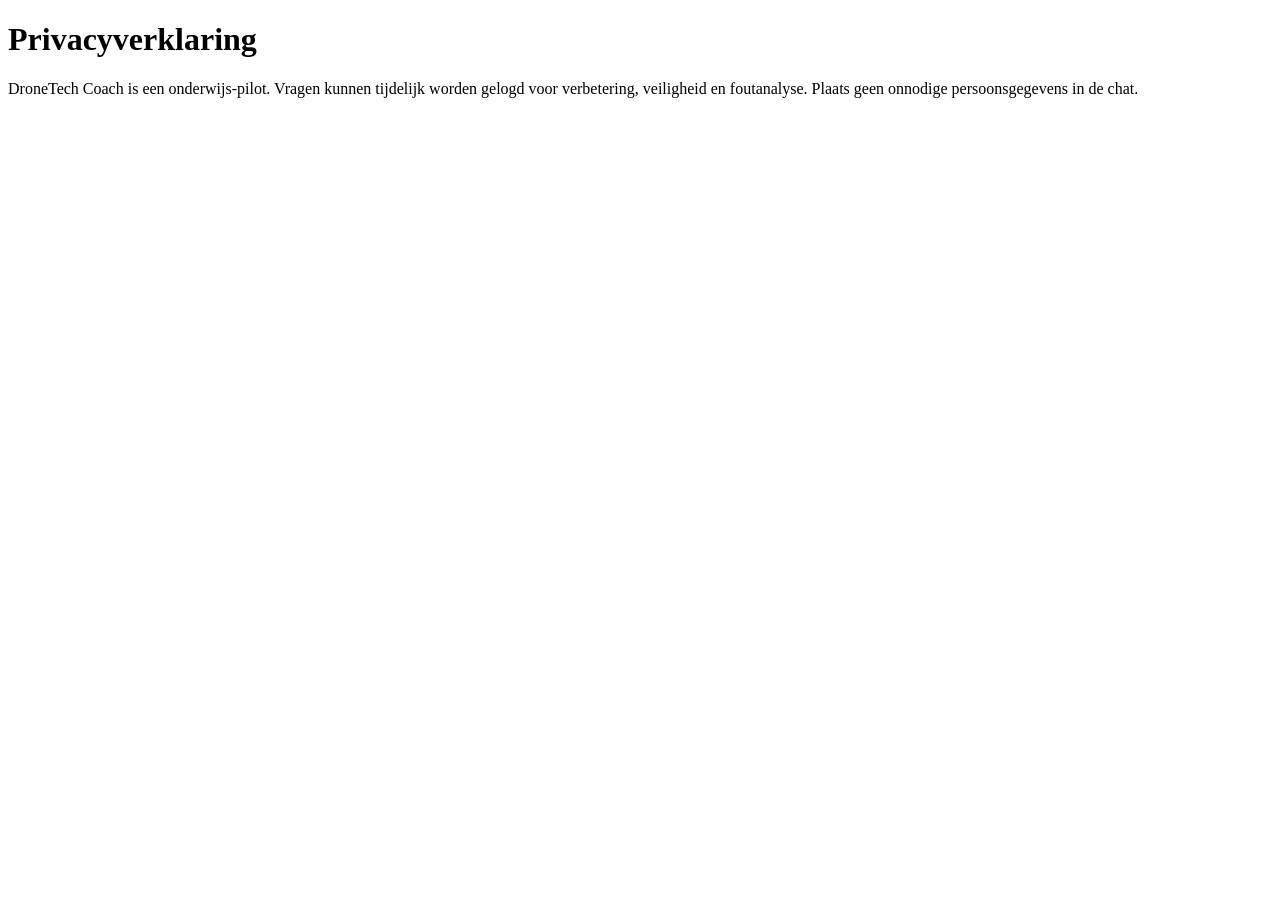
==== docs/privacy.html @ 973a50d4 "Add files via upload" ====
<!DOCTYPE html><html lang="nl"><head><meta charset="utf-8"><title>Privacy</title></head><body><h1>Privacyverklaring</h1><p>DroneTech Coach is een onderwijs-pilot. Vragen kunnen tijdelijk worden gelogd voor verbetering, veiligheid en foutanalyse. Plaats geen onnodige persoonsgegevens in de chat.</p></body></html>
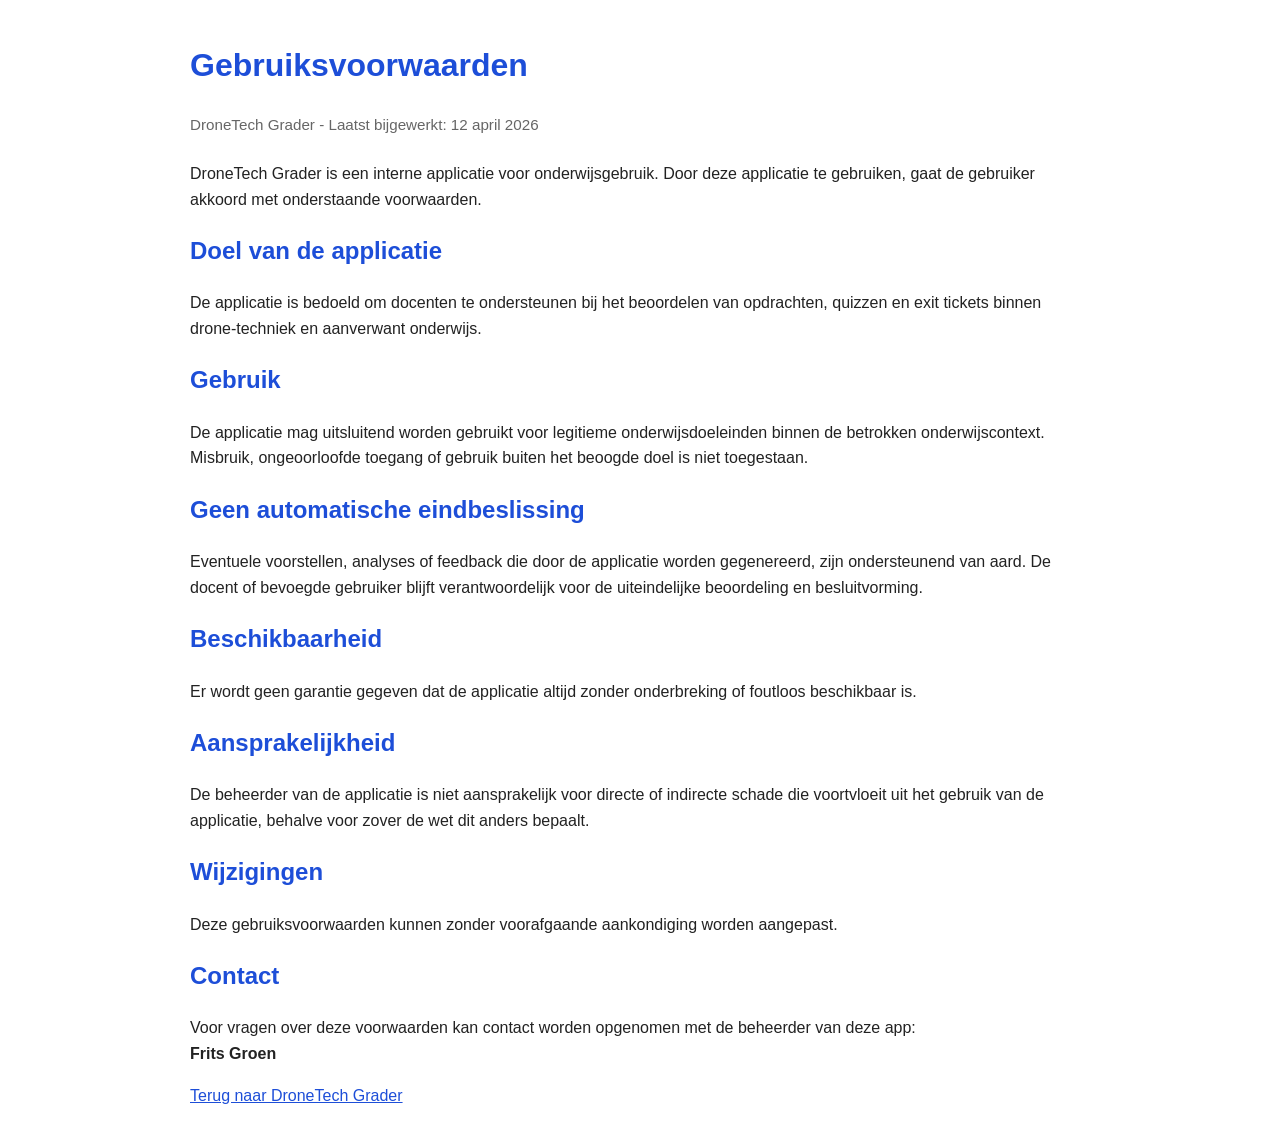
==== commit 0d92cf80: "Update privacy.html" ====
--- a/docs/privacy.html
+++ b/docs/privacy.html
@@ -1 +1,87 @@
-<!DOCTYPE html><html lang="nl"><head><meta charset="utf-8"><title>Privacy</title></head><body><h1>Privacyverklaring</h1><p>DroneTech Coach is een onderwijs-pilot. Vragen kunnen tijdelijk worden gelogd voor verbetering, veiligheid en foutanalyse. Plaats geen onnodige persoonsgegevens in de chat.</p></body></html>+<!DOCTYPE html>
+<html lang="nl">
+<head>
+  <meta charset="UTF-8" />
+  <meta name="viewport" content="width=device-width, initial-scale=1.0" />
+  <title>Gebruiksvoorwaarden - DroneTech Grader</title>
+  <style>
+    body {
+      font-family: Arial, sans-serif;
+      line-height: 1.6;
+      max-width: 900px;
+      margin: 40px auto;
+      padding: 0 20px;
+      color: #222;
+      background: #fff;
+    }
+    h1, h2 {
+      color: #1d4ed8;
+    }
+    a {
+      color: #1d4ed8;
+    }
+    .meta {
+      color: #666;
+      font-size: 0.95rem;
+      margin-bottom: 24px;
+    }
+  </style>
+</head>
+<body>
+  <h1>Gebruiksvoorwaarden</h1>
+  <p class="meta">DroneTech Grader - Laatst bijgewerkt: 12 april 2026</p>
+
+  <p>
+    DroneTech Grader is een interne applicatie voor onderwijsgebruik. Door deze applicatie te gebruiken,
+    gaat de gebruiker akkoord met onderstaande voorwaarden.
+  </p>
+
+  <h2>Doel van de applicatie</h2>
+  <p>
+    De applicatie is bedoeld om docenten te ondersteunen bij het beoordelen van opdrachten,
+    quizzen en exit tickets binnen drone-techniek en aanverwant onderwijs.
+  </p>
+
+  <h2>Gebruik</h2>
+  <p>
+    De applicatie mag uitsluitend worden gebruikt voor legitieme onderwijsdoeleinden binnen de
+    betrokken onderwijscontext. Misbruik, ongeoorloofde toegang of gebruik buiten het beoogde
+    doel is niet toegestaan.
+  </p>
+
+  <h2>Geen automatische eindbeslissing</h2>
+  <p>
+    Eventuele voorstellen, analyses of feedback die door de applicatie worden gegenereerd,
+    zijn ondersteunend van aard. De docent of bevoegde gebruiker blijft verantwoordelijk
+    voor de uiteindelijke beoordeling en besluitvorming.
+  </p>
+
+  <h2>Beschikbaarheid</h2>
+  <p>
+    Er wordt geen garantie gegeven dat de applicatie altijd zonder onderbreking of foutloos
+    beschikbaar is.
+  </p>
+
+  <h2>Aansprakelijkheid</h2>
+  <p>
+    De beheerder van de applicatie is niet aansprakelijk voor directe of indirecte schade die
+    voortvloeit uit het gebruik van de applicatie, behalve voor zover de wet dit anders bepaalt.
+  </p>
+
+  <h2>Wijzigingen</h2>
+  <p>
+    Deze gebruiksvoorwaarden kunnen zonder voorafgaande aankondiging worden aangepast.
+  </p>
+
+  <h2>Contact</h2>
+  <p>
+    Voor vragen over deze voorwaarden kan contact worden opgenomen met de beheerder van deze app:
+    <br />
+    <strong>Frits Groen</strong>
+  </p>
+
+  <p>
+    <a href="./">Terug naar DroneTech Grader</a>
+  </p>
+</body>
+</html>
